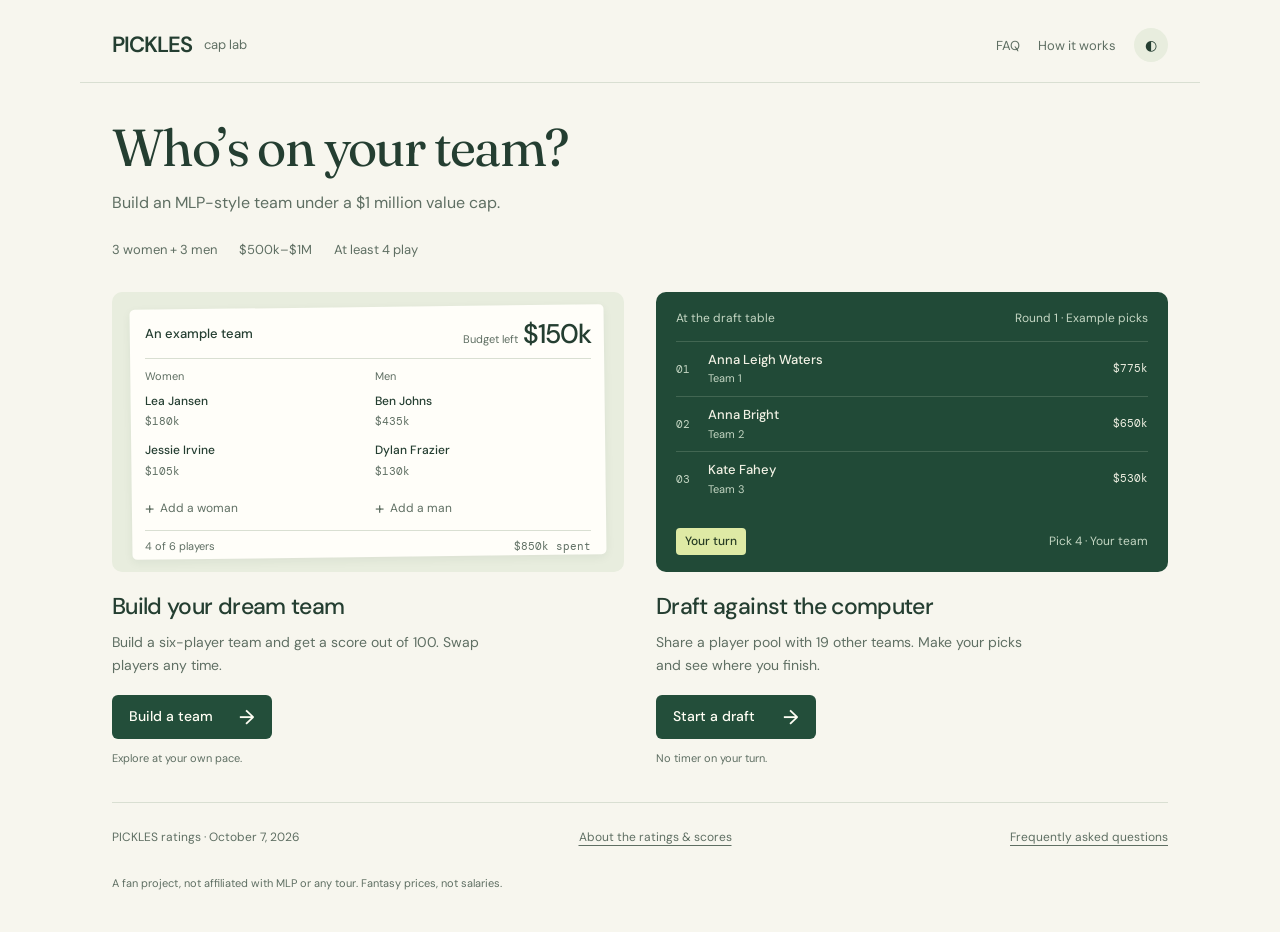
==== index.html @ 2279db75 "Publish PICKLES Cap Lab fantasy team builder and draft" ====
<!doctype html>
<html lang="en"><head><meta charset="utf-8"><meta name="viewport" content="width=device-width,initial-scale=1"><meta name="description" content="Build your dream pickleball team or draft against 19 computer teams. Three women, three men and a $1 million budget."><title>PICKLES · Pick your team</title><meta property="og:title" content="PICKLES Cap Lab · Pick your team"><meta property="og:description" content="Build your dream pickleball team or draft against 19 computer teams. Three women, three men and a $1 million budget."><meta property="og:image" content="https://chad-murphy-data.github.io/pickles-cap-lab/share-preview.png"><meta name="twitter:card" content="summary_large_image"><link rel="icon" href="data:image/svg+xml,%3Csvg xmlns='http://www.w3.org/2000/svg' viewBox='0 0 16 16'%3E%3Ccircle cx='8' cy='8' r='7' fill='%23d9f154'/%3E%3Ccircle cx='5.5' cy='6' r='1.3' fill='%2316321e'/%3E%3Ccircle cx='10.5' cy='6' r='1.3' fill='%2316321e'/%3E%3Ccircle cx='8' cy='10.5' r='1.3' fill='%2316321e'/%3E%3C/svg%3E"><link rel="stylesheet" href="club.css?v=club-20261019c"><link rel="stylesheet" href="home.css?v=alignment-20261019"><link rel="canonical" href="https://chad-murphy-data.github.io/pickles-cap-lab/"><meta property="og:url" content="https://chad-murphy-data.github.io/pickles-cap-lab/"></head>
<body class="home-page"><div id="pickleball-clubhouse" class="club-home">
 <header class="club-header">
  <a class="club-brand" href="index.html" aria-label="PICKLES Cap Lab home">PICKLES<span class="club-brand-sub">cap lab</span></a>
  <div class="club-header-right"><a class="club-quiet" href="faq.html">FAQ</a><a class="club-quiet" href="build.html#methods">How it works</a><button class="club-theme cursor-interaction" type="button" id="theme" aria-label="Toggle dark mode">◐</button></div>
 </header>
 <main class="club-main">
  <section id="club-landing">
   <div class="club-intro"><h1>Who’s on your team?</h1><p>Build an MLP-style team under a $1 million value cap.</p></div>
   <div class="club-rules" aria-label="Roster rules"><span>3 women + 3 men</span><span>$500k–$1M</span><span>At least 4 play</span></div>
   <nav class="home-quick-modes" aria-label="Choose how to play"><a href="build.html">Build a team →</a><a href="draft.html">Start a draft →</a></nav><div class="club-options">
    <section class="club-option" aria-labelledby="club-build-heading">
     <div class="club-preview club-builder-preview" id="club-build-preview" aria-label="Unfinished example team: Ben Johns, Lea Jansen, Jessie Irvine and Dylan Frazier; two open spots and 150 thousand dollars left">
      <div class="club-team-sheet">
       <div class="club-preview-heading"><span class="club-preview-title">An example team</span><span class="club-team-score">Budget left <strong>$150k</strong></span></div>
       <div class="club-roster-columns">
        <div><div class="club-gender-label">Women</div><div class="club-player"><span class="club-player-name">Lea Jansen</span><span class="club-money">$180k</span></div><div class="club-player"><span class="club-player-name">Jessie Irvine</span><span class="club-money">$105k</span></div><div class="club-player-open"><span class="club-plus" aria-hidden="true">+</span>Add a woman</div></div>
        <div><div class="club-gender-label">Men</div><div class="club-player"><span class="club-player-name">Ben Johns</span><span class="club-money">$435k</span></div><div class="club-player"><span class="club-player-name">Dylan Frazier</span><span class="club-money">$130k</span></div><div class="club-player-open"><span class="club-plus" aria-hidden="true">+</span>Add a man</div></div>
       </div>
       <div class="club-preview-foot"><span>4 of 6 players</span><span class="club-money">$850k spent</span></div>
      </div>
     </div>
     <div class="club-option-copy"><h2 id="club-build-heading">Build your dream team</h2><p>Build a six-player team and get a score out of 100. Swap players any time.</p><a class="club-action" href="build.html">Build a team<span class="club-arrow" aria-hidden="true">→</span></a><div class="club-small-note">Explore at your own pace.</div></div>
    </section>
    <section class="club-option" aria-labelledby="club-draft-heading">
     <div class="club-preview club-board-preview" id="club-draft-preview" aria-label="Example first round of a draft: Waters, Bright and Fahey selected, your team picks fourth">
      <div class="club-board-top"><span>At the draft table</span><span>Round 1 · Example picks</span></div>
      <div class="club-draft-pick"><span class="club-pick-number">01</span><span class="club-draft-name">Anna Leigh Waters<span class="club-draft-team">Team 1</span></span><span class="club-money">$775k</span></div>
      <div class="club-draft-pick"><span class="club-pick-number">02</span><span class="club-draft-name">Anna Bright<span class="club-draft-team">Team 2</span></span><span class="club-money">$650k</span></div>
      <div class="club-draft-pick"><span class="club-pick-number">03</span><span class="club-draft-name">Kate Fahey<span class="club-draft-team">Team 3</span></span><span class="club-money">$530k</span></div>
      <div class="club-next-pick"><span>Your turn</span><span>Pick 4 · Your team</span></div>
     </div>
     <div class="club-option-copy"><h2 id="club-draft-heading">Draft against the computer</h2><p>Share a player pool with 19 other teams. Make your picks and see where you finish.</p><a class="club-action" href="draft.html">Start a draft<span class="club-arrow" aria-hidden="true">→</span></a><div class="club-small-note">No timer on your turn.</div></div>
    </section>
   </div>
   <footer class="club-bottom"><span>PICKLES ratings · October 7, 2026</span><a class="club-quiet" href="build.html#methods">About the ratings &amp; scores</a><a class="club-quiet" href="faq.html">Frequently asked questions</a></footer><p class="club-home-foot">A fan project, not affiliated with MLP or any tour. Fantasy prices, not salaries.</p>
  </section>
 </main>
</div><noscript><p class="wrap">Choose either mode above. JavaScript is needed to build a team or play a draft.</p></noscript><script type="module" src="home.js?v=club-20261019"></script></body></html>
---- club.css ----
@import url('https://fonts.googleapis.com/css2?family=DM+Sans:wght@400;500;600;700&family=Fraunces:opsz,wght@9..144,400;9..144,500&family=DM+Mono:wght@400;500&display=swap');

/* Shared clubhouse palette and type. Layout/state rules stay in each game. */
:root,:root[data-theme=light]{
 --page:#f7f6ee;--surface:#fffef9;--ink:#243e31;--ink2:#5b6d5f;--muted:#647566;
 --baseline:#d6ddcf;--grid:#e3e7dc;--border:#d6ddcf;--s1:#28583f;--s2:#9c4c29;
 --good:#28583f;--bad:#ac3630;--warn:#8a610b;--wash:#edf0e6;--stripe:#f4f5ed;--band:#e5ecdc;
 --hl:#deeaa5;--hl-ink:#263c24;--button:#234e3a;--button-text:#fffef4;
 --board:#214a37;--board-text:#f2f2e5;--board-muted:#c4d6c3;--board-line:#668469;
 --shadow:0 3px 14px #213e3109;--body:'DM Sans',system-ui,sans-serif;--head:'Fraunces',Georgia,serif;--mono:'DM Mono',ui-monospace,monospace;
 --paper:var(--page);--sheet:var(--surface);--secondary:var(--ink2);--line:var(--baseline);--soft:var(--grid);--accent:var(--hl);--accent-ink:var(--hl-ink);--team:var(--surface);--team-ink:var(--ink);--team-muted:var(--ink2);color-scheme:light;
}
:root[data-theme=dark]{
 --page:#14201b;--surface:#213229;--ink:#edf0e5;--ink2:#b6c5b6;--muted:#abbcac;
 --baseline:#425548;--grid:#354b3d;--border:#425548;--s1:#c5d9b8;--s2:#e7a680;
 --good:#b3d5a6;--bad:#f08f86;--warn:#e5c377;--wash:#293e31;--stripe:#25382d;--band:#334b38;
 --hl:#b8cb82;--hl-ink:#203720;--button:#c5d9b8;--button-text:#183323;
 --board:#2b4937;--board-text:#f2f2e5;--board-muted:#c4d6c3;--board-line:#67856c;--shadow:0 3px 14px #00000016;color-scheme:dark;
}
html{background:var(--page);scroll-behavior:smooth;scroll-padding-top:20px}
body{font:400 15px/1.6 var(--body);background:var(--page);color:var(--ink)}
body,button,input,select,textarea{font-family:var(--body)}
.wrap{max-width:1200px;padding-inline:32px}
button,input,select{border:1px solid var(--baseline);border-radius:6px;font-size:14px;line-height:1.5;letter-spacing:0;text-transform:none;background:var(--surface);color:var(--ink)}
button{padding:9px 13px;font-weight:500;cursor:pointer}
button:hover{background:var(--wash);border-color:var(--s1);color:var(--ink)}
button:disabled{opacity:.48;cursor:not-allowed}
button:disabled:hover{background:var(--surface);color:var(--ink);border-color:var(--baseline)}
input,select{padding:10px 11px}input::placeholder{color:var(--muted);opacity:1}
a{color:var(--s1);text-underline-offset:4px}
a:hover{text-decoration-color:currentColor}
:focus-visible{outline:3px solid var(--s1);outline-offset:3px}
h1,.intro h1{font:400 clamp(36px,4.6vw,52px)/1.14 var(--head);letter-spacing:-1.25px;color:var(--ink)}
h1:before{content:none}
h2,.sectionhead h2,.market .sectionhead h2{font:500 23px/1.3 var(--body);letter-spacing:-.55px;text-transform:none;border:0;color:var(--ink)}
h3{font:500 16px/1.4 var(--body);letter-spacing:0;text-transform:none;color:var(--ink)}
.mono,.eyebrow{font:400 12px/1.5 var(--body);letter-spacing:0;text-transform:none}
.eyebrow{color:var(--ink2)}
.note{font:400 13px/1.6 var(--body);color:var(--ink2)}
header.site,.masthead{background:var(--page);border-bottom:1px solid var(--baseline)}
header.site .wrap,.masthead .wrap{display:flex;flex-wrap:wrap;align-items:center;gap:12px 24px;padding-block:18px}
header.site .brand,.wordmark b{font:600 22px/1.2 var(--body);letter-spacing:-.8px;padding:0;background:none;color:var(--ink)}
header.site .brand a,.wordmark{color:var(--ink);text-decoration:none}
header.site .wrap>.mono,.wordmark span{font:400 13px var(--body);letter-spacing:0;color:var(--ink2);text-transform:none}
.wordmark{gap:12px}
header.site nav,.masthead nav{display:flex;gap:18px;align-items:center;margin-left:auto}
header.site nav a,.masthead nav a{font:400 13px/1.5 var(--body);letter-spacing:0;text-transform:none;color:var(--ink2);text-decoration:none}
header.site nav a:hover,.masthead nav a:hover{color:var(--ink);text-decoration:underline}
header.site nav a.here{border:0;color:var(--ink);text-decoration:underline;text-decoration-color:var(--baseline)}
header.site #theme,.masthead #theme{margin-left:0;background:var(--wash);border:0;border-radius:30px;min-height:34px;min-width:36px;padding:6px 10px;font:400 12px var(--body)}
.masthead #tour-help{border:0;padding:6px 0;background:none;font-size:13px;color:var(--ink2)}
.sectionhead{padding-bottom:12px;margin-bottom:16px;border-bottom:1px solid var(--baseline);align-items:center}
.sectionhead h2{margin:0;padding:0}
.sectionhead .mono,#pool-count{font:400 12px var(--body);color:var(--ink2)}
.filters{gap:12px;margin-bottom:14px}
.market{min-width:0}
.filters label,.filters>label:not(.search){font:400 12px/1.5 var(--body);color:var(--ink2)}
.filters input{padding:11px 12px;font-size:15px}
.filters select{font:400 13px var(--body);padding:10px;color:var(--ink)}
.gender{gap:6px}
.gender button{font:400 13px var(--body);padding:8px 14px;background:transparent;border-color:var(--baseline)}
.gender button[aria-pressed=true],.room-nav button[aria-pressed=true]{background:var(--wash);border-color:var(--s1);color:var(--ink)}
table{border-collapse:collapse}
th{font:500 12px/1.5 var(--body);text-transform:none;letter-spacing:0;color:var(--ink2);border-bottom:1px solid var(--baseline)}
td{border-bottom:1px solid var(--grid)}
.players td{padding:13px 9px}
.players th{padding:10px 9px}
tr:nth-child(even) td{background:transparent}
.players tr:hover td{background:var(--wash)}
.playername,.players .player-link,.draft-player{font:500 15px/1.4 var(--body);color:var(--ink);text-decoration:none;letter-spacing:0;text-transform:none}
.playername:hover,.players .player-link:hover{background:none;color:var(--s1);text-decoration:underline}
.player-meta,.mobile-singles,.jersey-letter,.rank-number{font:400 11px/1.5 var(--body);color:var(--ink2)}
.player-meta{margin-top:5px}
.price,.num.price,.cost,td.num,.slot .cost,.breakdown strong{font:400 13px/1.5 var(--mono);letter-spacing:-.25px}
.add,.pick-button,#start,#reveal-final,#play-again,.primary-link,.actions #share,#tour-next{background:var(--button);color:var(--button-text);border-color:var(--button);font-weight:500}
.add:hover,.pick-button:hover,#start:hover,#reveal-final:hover,#play-again:hover,.primary-link:hover,.actions #share:hover,#tour-next:hover{background:var(--button);color:var(--button-text);filter:brightness(1.08);text-decoration:none}
.add{width:36px;height:36px;padding:0;border-radius:50%;font-size:21px;line-height:1}
.pick-button{font:500 12px var(--body);padding:9px 12px;border-radius:5px}
.textbutton,.team-link,.player-link{background:none;border:0;color:var(--s1)}
.textbutton{font-size:12px;font-weight:400;letter-spacing:0;text-transform:none}
.team{background:var(--surface);border:1px solid var(--baseline);border-radius:8px;padding:22px;box-shadow:var(--shadow)}
.team .sectionhead{border-bottom:1px solid var(--baseline);padding-bottom:12px}
.budget strong,#desk-remaining{font:500 32px/1.2 var(--body);letter-spacing:-1px}
.budget p,.budget>div>span,.committed,.budget .eyebrow{font:400 12px/1.5 var(--body);color:var(--ink2)}
.budgettrack{border:0;height:6px;background:var(--grid);border-radius:3px;margin-top:15px;overflow:visible}
.budgettrack span{border-radius:3px}
.budgettrack i{border-left-width:1px;border-color:var(--muted);top:-2px;bottom:-2px}
.teamstatus{font:400 12px/1.6 var(--body);background:var(--wash);border-left-width:2px;border-radius:0 4px 4px 0;margin:18px 0;padding:10px 12px}
.roster-heading{font:500 12px/1.5 var(--body);text-transform:none;letter-spacing:0;border-bottom:1px solid var(--baseline);padding-bottom:7px;margin:18px 0 4px}
.slot{min-height:47px;padding:9px 0;border-bottom:1px solid var(--grid);font-size:14px}
.slot:nth-child(even){background:transparent}
.slot.empty{border:0;border-bottom:1px solid var(--grid);margin:0;color:var(--muted);font-size:13px}
.slot .playername{font:500 14px/1.4 var(--body)}
.slot .cost{font-size:12px;color:var(--ink2)}
.remove{font-size:20px;padding:0 4px;border:0;min-height:30px;color:var(--ink2)}
.actions{gap:10px;margin-top:20px}
.actions button{font-size:12px;padding:10px}
.assessment{margin-top:22px;padding-top:22px;border-top:1px solid var(--baseline)}
.assessment h3{margin:25px 0 10px;font-size:15px}
.score{align-items:baseline;gap:12px}
.score strong{font:500 46px/1.1 var(--body);letter-spacing:-1.6px;background:none;color:var(--ink);padding:0}
.score span{font:400 12px/1.5 var(--body);color:var(--ink2)}
.strength-scale{height:6px;border:0;background:var(--grid);border-radius:4px;overflow:hidden;margin-top:16px}
.scale-labels{font:400 11px var(--body);margin-top:6px}
.score-explainer{padding:12px 0;border-color:var(--grid)}
.score-explainer summary{font:400 13px var(--body);color:var(--s1)}
.lineup{font:400 13px/1.6 var(--body);padding:9px 0;gap:12px}
.lineup span:first-child{font:400 12px/1.6 var(--body);text-transform:none;color:var(--ink2)}
.compare{padding:8px 0;font-size:13px}
.compare strong{font:400 12px var(--mono)}
.methods{margin-top:40px}
.methods>h2{margin-bottom:18px}
.methodgrid{gap:32px}
.methods p,.method-content{font:400 14px/1.8 var(--body)}
.methods h3{margin-top:0}
.methods details{padding:17px 0;border-top:1px solid var(--baseline)}
.methods summary,.draft-board>summary,.methods>summary{font:500 14px/1.5 var(--body);padding-block:16px;border-color:var(--baseline)}
.methods details p{max-width:850px}
footer.site{font:400 12px/1.7 var(--body);color:var(--ink2);margin-top:30px;border-top:1px solid var(--baseline);padding-block:22px}
dialog,#room-inspector,.draft-tour{background:var(--surface);color:var(--ink);border:1px solid var(--baseline);border-radius:10px;padding:26px;box-shadow:0 16px 60px #0002}
dialog::backdrop,#room-inspector::backdrop{background:#0e211773;backdrop-filter:blur(2px)}
dialog h2,#room-inspector h2,.draft-tour h2{font:400 30px/1.2 var(--head);letter-spacing:-.6px}
.breakdown{border-bottom:1px solid var(--grid);padding:12px 0}
.breakdown.total{border-top:1px solid var(--baseline);margin-top:14px}
/* The tutorial keeps the actual controls legible behind each pop-up. */
.draft-tour::backdrop{background:#0e211747;backdrop-filter:none}
.draft-tour{position:fixed;inset:auto;margin:0;width:min(390px,calc(100vw - 24px));max-height:calc(100dvh - 24px);overflow:auto;z-index:100}
.tour-top,.tour-actions{display:flex;justify-content:space-between;align-items:center;gap:12px}
.tour-top{margin-bottom:18px}.tour-actions{margin-top:20px}
#tour-progress{font:400 10px/1.5 var(--body);letter-spacing:.04em}
#tour-skip{border:0;background:none;color:var(--ink2);padding:4px;font:400 12px/1.5 var(--body);white-space:nowrap}
.tour-footnote{border-top:1px solid var(--baseline);padding-top:12px;margin:14px 0 0}
#tour-back:disabled{opacity:.35}
.builder-page #tour-help{background:none;border:0;padding:6px 0;font-size:13px;white-space:nowrap}

.tutorial-link{font:500 14px/1.5 var(--body);color:var(--s1);margin-top:6px}
.draft-tour h2{margin-bottom:16px}
#tour-copy{font:400 16px/1.65 var(--body)}
.tour-footnote{font:400 13px/1.65 var(--body)}
.tour-target{outline:2px solid var(--s1)!important;box-shadow:0 0 0 7px var(--wash)!important}

/* Free builder. */
.builder-page .intro{margin:0;padding:32px 0 26px;gap:36px;grid-template-columns:1.25fr 1fr}
.builder-page .intro h1{margin:0 0 14px;font-size:44px}
.builder-page .lede{font:400 16px/1.7 var(--body);color:var(--ink2);max-width:480px}
.rules{background:var(--wash);border:0;border-radius:8px;padding:17px 21px}
.rules>div{font:400 13px var(--body);border:0;padding:6px 0}
.rules span{font-size:12px;color:var(--ink2)}
.rules strong{font:500 14px var(--body)}
.rules p{font:400 12px/1.6 var(--body);margin-top:10px}
.examples{border-top:1px solid var(--baseline);border-bottom:1px solid var(--baseline);padding:16px 0;gap:12px 18px;margin-bottom:26px}
.examples label{font:400 13px var(--body);letter-spacing:0}
.examples a,.examples span{font:400 12px var(--body)}
.builder-page .builder{grid-template-columns:minmax(0,1.25fr) minmax(350px,.85fr);gap:32px}
.builder-page .team{top:16px}
.browse-link{display:none}

/* Draft room and final results. */
/* After a pick, keep the board ahead of the growing recent-picks feed. */
.board-view .draft-theater{display:flex;flex-direction:column}
.board-view .room-activity{order:1}
#draft-theater,#draft-market,#assessment{scroll-margin-top:16px}

.intro{margin-top:32px}
.lobby-copy{font:400 17px/1.7 var(--body);max-width:620px;margin:auto;color:var(--ink2)}
.lobby-examples{gap:0;margin:24px 0 18px}
.lobby-examples>div{font-size:13px;padding:10px 22px;border-color:var(--baseline)}
.lobby-examples b{font:400 19px var(--mono);letter-spacing:-.6px}
.lobby-note{font-size:13px}
.rules-strip{font:400 13px/1.5 var(--body);gap:12px 26px;padding:15px 0;border-color:var(--baseline)}
.draft-controls{gap:12px;padding:16px 0;border-color:var(--baseline)}
.draft-controls label,.draft-controls select,.draft-controls button{font:400 13px var(--body)}
.draft-controls label{color:var(--ink2)}
.draft-controls button{font-weight:500}
#draft-main:not(.active-draft) .draft-controls{padding:24px 0}
.draft-settings summary{font:400 13px var(--body);padding-block:14px}
.room-nav{padding-block:4px;gap:8px 12px}
.room-nav button{font:400 13px var(--body);padding:8px 13px;border-radius:6px}
#view-hint,.draft-guide{font-size:13px}
.draft-status{font:500 15px var(--body)}
.draft-status.yours:before{font-size:10px}
.active-draft .hq-floor{grid-template-columns:minmax(0,1fr) 310px;column-gap:30px;row-gap:26px}
.pick-reveal{background:var(--board);color:var(--board-text);border:0;border-radius:8px;padding:19px 22px;min-height:116px}
.pick-reveal>.eyebrow,.pick-reveal>span{color:var(--board-muted);font:400 12px/1.5 var(--body)}
.pick-reveal>strong{font:500 27px/1.25 var(--body);color:var(--board-text);letter-spacing:-.65px}
.reveal-price{font:400 19px var(--mono);color:var(--board-text)}
.pick-reveal.just-revealed{animation:club-pick .22s ease-out}
@keyframes club-pick{from{opacity:.85;transform:translateY(2px)}to{opacity:1;transform:translateY(0)}}
.room-activity{padding-top:20px}
.room-activity .sectionhead{border:0;padding:0;margin-bottom:8px}
.room-activity h2{font:500 16px var(--body)}
#until-your-pick{font:400 12px var(--body)}
.recent-picks{column-gap:24px}
.recent-picks li{padding:11px 0;gap:11px}
.recent-picks .player-link{font-size:13px}
.activity-pick,.activity-meta,.recent-picks .team-link{font:400 11px/1.5 var(--body)}
.activity-pick{font-family:var(--mono)}
.activity-meta{margin-top:3px}
.board-switch{padding-top:14px;margin-top:14px}
.board-switch button{font-size:12px}
.grid-scroll,.power-scroll{border:1px solid var(--baseline);border-radius:6px;scrollbar-color:var(--baseline) var(--surface)}
.draft-grid td{padding:11px 8px;border-color:var(--grid)}
.draft-grid td strong{font-size:12px;line-height:1.45}
.draft-grid td span{font:400 11px var(--mono);margin-top:6px}
.draft-grid .you,.draft-grid tr.you th{background:var(--wash)}
.draft-grid td.just-picked{background:var(--hl);color:var(--hl-ink);outline:0}
.your-power{font:400 13px var(--body);padding:12px;background:var(--wash);border-radius:5px;color:var(--ink);margin-bottom:12px}
.rank-anchor,.movement{font:400 11px var(--body)}
.rank-seal{background:var(--wash);border:0;border-radius:8px;align-items:center}
.seal-mark{font:400 38px var(--head)}
.market{border-top:1px solid var(--baseline);padding-top:22px}
.players thead,.players thead th{background:var(--page)}
.player-scroll{max-height:470px;margin-top:14px}
.unavailable-player{border-radius:6px;padding:14px}
.unavailable-player .player-link{font:500 14px var(--body)}
.roster-needs,.desk-coach{font:400 13px/1.6 var(--body);color:var(--ink2)}
.committed{font-size:12px}
.budget .committed strong,.budget .committed #spent{font:400 12px/1.5 var(--mono);letter-spacing:0}
.active-draft .draft-guide{display:none}
.room-activity:has(.recent-picks:empty){display:none}
.roster-toggle{font:400 13px var(--body);padding:10px 0;text-decoration:underline;text-underline-offset:4px;border:0;background:none}
.reveal-door{padding:60px 24px;border:1px solid var(--baseline);border-radius:8px;background:var(--surface);min-height:390px}
.reveal-door h2{font:400 44px/1.15 var(--head);letter-spacing:-1px;margin:18px 0}
.reveal-door p{color:var(--ink2)}
.finish-sheet{border:1px solid var(--baseline);border-radius:10px;background:var(--surface);box-shadow:var(--shadow);padding:28px;margin-bottom:32px}
.finish-top h2{font:400 40px/1.2 var(--head);letter-spacing:-1px;max-width:600px}
.finish-stat strong{font:500 34px var(--body);letter-spacing:-1px}
.finish-stat span,.finish-stat small{font:400 12px var(--body)}
.finish-stats{gap:24px}
.finish-columns{gap:32px;margin:28px 0}
.finish-columns h3{font:500 15px var(--body);margin-bottom:15px;color:var(--ink)}
.finish-roster li{font-size:14px;padding-block:12px}
.finish-actions{gap:10px}
.finish-actions>*{font-size:13px}
.primary-link{border:1px solid var(--button);border-radius:6px;padding:9px 13px}
.finish-note,#share-status{font-size:13px;line-height:1.7}
#results>p{font-size:14px;line-height:1.75;max-width:900px}
#standings .you{background:var(--wash)}
.board-team{border-radius:6px;padding:18px}
.board-team p,.board-team ol{font:400 13px/1.7 var(--body)}
.inspect-heading h2{max-width:450px}
.inspect-matchup,.taken-label{border-radius:5px;background:var(--wash)}
.inspect-roster li{font-size:14px}
.inspect-roster li b{font:400 12px var(--mono)}

@media(min-width:851px){
 #draft-main .filters{grid-template-columns:repeat(4,minmax(0,1fr));align-items:center}
 #draft-main .filters .search{grid-column:1/3}
 #draft-main .filters .gender{grid-column:3/5}
 #draft-main .filters>label:not(.search){grid-column:span 2}
 #draft-main .board-switch{padding-block:8px;margin-top:8px}
 #draft-main .room-activity{padding-top:16px}
}
@media(min-width:1100px){
 .recent-picks{grid-template-columns:repeat(4,minmax(0,1fr));gap:0 18px}
 .recent-picks li{flex-wrap:wrap;gap:4px 8px;align-content:start}
 .recent-picks li>div{flex:1;min-width:0}
 .recent-picks .team-link{margin-left:20px}
}

@media(max-width:1000px){
 .wrap{padding-inline:24px}.masthead .wrap,header.site .wrap{gap:12px 18px}
 .active-draft .hq-floor{grid-template-columns:minmax(0,1fr) 275px;gap:24px}
 .team{padding:18px}.builder-page .builder{gap:24px;grid-template-columns:minmax(0,1fr) 350px}
 .masthead .wordmark span{display:none}
 .masthead nav{gap:14px}
 .finish-top{display:block}.finish-stats{margin-top:20px}
}
@media(max-width:850px){
 .builder-page .builder{grid-template-columns:minmax(0,1fr)}
 .builder-page .intro{grid-template-columns:1fr;gap:22px;padding-top:27px}
 .builder-page .intro h1{font-size:38px}
 .builder-page .rules{display:grid;grid-template-columns:1fr 1fr 1fr;padding:14px;gap:12px}
 .builder-page .rules>div{display:block;padding:0}.builder-page .rules strong{display:block;margin-top:4px;font-size:13px}
 .builder-page .rules p{grid-column:1/-1;margin:0}
 .builder-page .team{position:static;padding:20px;grid-column:1;grid-row:1;min-width:0}
 .builder-page .market{grid-column:1;grid-row:2;min-width:0}
 .builder-page .slot.empty{min-height:35px;font-size:12px}
 .builder-page .slot{flex-wrap:nowrap;gap:6px}
 .builder-page .slot .playername{font-size:13px}.builder-page .slot .cost{font-size:11px}
 .browse-link{display:block;font-size:13px;margin:10px 0 16px}
 header.site nav{width:auto}
 .active-draft .hq-floor{grid-template-columns:1fr;gap:22px}
 .draft-theater{grid-column:1;grid-row:1}.team{grid-column:1;grid-row:2;position:static}.builder{grid-column:1;grid-row:3}
 .roster-toggle{display:block}
 #draft-main:not(.roster-expanded) #roster{display:none}
 #draft-main.roster-expanded #roster{display:grid;grid-template-columns:1fr 1fr;gap:18px}
 .team .budget{display:grid;grid-template-columns:1fr 1fr;gap:5px 16px}
 .team .budget .eyebrow{grid-column:1/-1}
 .team .budgettrack{grid-column:1/-1;margin-block:10px}
 .team .committed{align-items:baseline}
 .team #desk-remaining{font-size:29px;margin:0}
 .room-columns{grid-template-columns:1fr}
 .market .sectionhead h2{font-size:22px}
 .player-scroll{max-height:490px}
 .recent-picks{grid-template-columns:1fr 1fr}
}
@media(max-width:650px){
 .wrap{padding-inline:19px}body{font-size:14px}
 header.site .wrap,.masthead .wrap{padding-block:15px;gap:10px 14px}
 header.site .wrap>.mono,.wordmark span{display:none}
 header.site .brand,.wordmark b{font-size:21px}
 header.site nav,.masthead nav{order:3;flex-basis:100%;gap:18px;margin:0}
 header.site nav a,.masthead nav a{font-size:12px}
 header.site #theme,.masthead #theme{margin-left:auto}
 .masthead #tour-help{margin-left:auto;font-size:12px}.masthead #theme{margin-left:0}
 .intro h1{font-size:38px}.lobby-copy{font-size:16px}
 .lobby-examples>div{padding-inline:10px;font-size:12px}.lobby-examples b{font-size:17px}
 .rules-strip{font-size:12px;gap:12px}
 .draft-controls label,.draft-controls button,.draft-controls select{font-size:12px}
 .draft-settings summary{font-size:13px}
 .room-nav button{font-size:12px}.draft-status{font-size:14px}
 #view-hint,.draft-guide{font-size:12px}
 .pick-reveal{padding:17px 18px;min-height:112px}
 .pick-reveal>strong{font-size:24px}.reveal-price{font-size:17px}
 .recent-picks{grid-template-columns:1fr}
 .recent-picks .player-link{font-size:14px}
 .activity-meta,.recent-picks .team-link{font-size:12px}
 .filters input{font-size:16px}
 .players td,.players th{padding:12px 6px}
 .players .player-link,.playername{font-size:14px}
 .players .price,.num.price{font-size:12px}
 .mobile-singles{font-size:11px}
 .pick-button{font-size:12px;padding:9px}
 .gender button{font-size:13px;min-height:38px}
 .builder-page .intro h1{font-size:36px}
 .builder-page .lede{font-size:15px}
 .builder-page .team{padding:17px}
 .builder-page .sectionhead h2{font-size:22px}
 .builder-page #roster{gap:14px}
 .builder-page .slot{flex-wrap:wrap;min-height:47px}
 .builder-page .slot>div{flex-basis:calc(100% - 25px)}
 .builder-page .slot .cost{margin-left:0}
 .builder-page .remove{margin-left:auto}
 .examples{gap:10px 14px}.examples select{max-width:100%}.examples a{display:none}
 .score strong{font-size:42px}
 .actions button{font-size:12px}
 .methodgrid{grid-template-columns:1fr;gap:24px}
 .finish-sheet{padding:21px}.finish-top h2{font-size:34px}
 .finish-columns{grid-template-columns:1fr;gap:25px}
 .finish-roster li{font-size:14px}
 .finish-actions>*{font-size:12px}
 .reveal-door{padding:38px 20px;min-height:300px}
 .reveal-door h2{font-size:36px}
 #room-inspector,dialog,.draft-tour{padding:21px}
 #tour-copy{font-size:15px}
}
@media(prefers-reduced-motion:reduce){html{scroll-behavior:auto}.pick-reveal.just-revealed{animation:none}}
@media print{.finish-sheet,.team{box-shadow:none;border:0;padding:0}.browse-link{display:none}}

#share-feedback{overflow-wrap:anywhere}
---- home.css ----
@import url('https://fonts.googleapis.com/css2?family=DM+Sans:wght@400;500;600&family=Fraunces:opsz,wght@9..144,400;9..144,500&family=DM+Mono:wght@400;500&display=swap');
#pickleball-clubhouse{--club-page:light-dark(#f7f6ee,#14201b);--club-paper:light-dark(#fffef9,#213229);--club-ink:light-dark(#243e31,#edf0e5);--club-secondary:light-dark(#5f6f63,#b3c2b4);--club-line:light-dark(#d9dfd2,#3c5143);--club-wash:light-dark(#e8edde,#293e31);--club-board:light-dark(#214a37,#304f3d);--club-board-text:#f2f2e5;--club-board-muted:#c4d6c3;--club-button:light-dark(#234e3a,#c5d9b8);--club-button-text:light-dark(#fffef4,#183323);--club-lime:light-dark(#deeaa5,#b8cb82);--club-lime-text:#263c24;--club-space:32px;--club-title:'Fraunces',Georgia,serif;box-sizing:border-box;background:var(--club-page);color:var(--club-ink);font:400 15px/1.55 'DM Sans',sans-serif;max-width:1120px;margin:auto;position:relative;text-align:left}
#pickleball-clubhouse *{box-sizing:border-box}
#pickleball-clubhouse button{font-family:inherit;font-size:14px;line-height:1.4;font-weight:500;color:inherit}
#pickleball-clubhouse button:focus-visible{outline:3px solid var(--club-secondary);outline-offset:4px}
#pickleball-clubhouse [hidden]{display:none!important}
#pickleball-clubhouse .club-header{padding:20px var(--club-space);display:flex;align-items:center;gap:12px;border-bottom:1px solid var(--club-line)}
#pickleball-clubhouse .club-brand{font-size:22px;font-weight:600;letter-spacing:-1px;display:flex;align-items:center;gap:9px;border:0;background:transparent;padding:0}
#pickleball-clubhouse .club-brand i{width:22px;height:22px}
#pickleball-clubhouse .club-brand-sub{font-size:13px;color:var(--club-secondary);margin-left:3px;letter-spacing:0;font-weight:400}
#pickleball-clubhouse .club-header-right{margin-left:auto;display:flex;align-items:center;gap:18px}
#pickleball-clubhouse .club-quiet{background:transparent;border:0;padding:6px 0;color:var(--club-secondary);font-weight:400}
#pickleball-clubhouse .club-theme{display:grid;place-items:center;background:var(--club-wash);border:0;border-radius:50%;height:34px;width:34px;padding:8px}
#pickleball-clubhouse .club-theme i{width:17px;height:17px}
#pickleball-clubhouse .club-main{padding:calc(var(--club-space)*1.08) var(--club-space) var(--club-space)}
#pickleball-clubhouse .club-intro{margin:0 0 23px;max-width:720px}
#pickleball-clubhouse h1{font:400 clamp(34px,5.5vw,52px)/1.13 var(--club-title);letter-spacing:-1.6px;margin:0 0 14px;color:var(--club-ink)}
#pickleball-clubhouse .club-intro p{font-size:16px;line-height:1.65;color:var(--club-secondary);margin:0;max-width:600px}
#pickleball-clubhouse .club-rules{display:flex;flex-wrap:wrap;align-items:center;gap:8px 22px;margin-bottom:var(--club-space);font-size:13px;color:var(--club-secondary)}
#pickleball-clubhouse .club-rules span{display:inline-flex;align-items:center;gap:7px}
#pickleball-clubhouse .club-rules i{width:15px;height:15px;color:var(--club-ink)}
#pickleball-clubhouse .club-options{display:grid;grid-template-columns:repeat(2,minmax(0,1fr));column-gap:var(--club-space);row-gap:0}
#pickleball-clubhouse .club-option{min-width:0;display:grid;grid-template-rows:subgrid;grid-row:span 5}
#pickleball-clubhouse .club-preview{height:280px;border-radius:10px;display:flex;flex-direction:column;overflow:hidden}
#pickleball-clubhouse .club-builder-preview{background:var(--club-wash);padding:15px 19px}
#pickleball-clubhouse .club-team-sheet{position:relative;isolation:isolate;border-radius:5px;padding:13px 14px;height:100%;display:flex;flex-direction:column}
/* Tilt the paper, while its text and row dividers stay level. */
#pickleball-clubhouse .club-team-sheet::before{content:"";position:absolute;inset:0;z-index:-1;border-radius:inherit;background:var(--club-paper);box-shadow:0 3px 10px light-dark(#213e3110,#00000020);transform:rotate(-.7deg);pointer-events:none}
#pickleball-clubhouse .club-preview-heading{display:flex;align-items:center;justify-content:space-between;gap:8px;padding-bottom:10px;border-bottom:1px solid var(--club-line)}
#pickleball-clubhouse .club-preview-title{font-size:13px;font-weight:500}
#pickleball-clubhouse .club-team-score{font-size:11px;display:flex;align-items:baseline;gap:5px;color:var(--club-secondary)}
#pickleball-clubhouse .club-team-score strong{font:500 27px/1 'DM Sans',sans-serif;letter-spacing:-1px;color:var(--club-ink)}
#pickleball-clubhouse .club-roster-columns{display:grid;grid-template-columns:1fr 1fr;gap:14px;flex:1;margin-top:9px}
#pickleball-clubhouse .club-gender-label{font-size:11px;color:var(--club-secondary);margin-bottom:3px}
#pickleball-clubhouse .club-player{padding:5px 0;min-height:43px}
#pickleball-clubhouse .club-player-name{font-size:12px;line-height:1.35;display:block;font-weight:500}
#pickleball-clubhouse .club-player-open{color:var(--club-secondary);font-size:12px;min-height:43px;padding:5px 0;display:flex;align-items:center;gap:6px}
#pickleball-clubhouse .club-player-open i{width:13px;height:13px}
#pickleball-clubhouse .club-money{font-family:'DM Mono',monospace;font-size:11px;color:var(--club-secondary);font-weight:400;white-space:nowrap}
#pickleball-clubhouse .club-preview-foot{font-size:11px;color:var(--club-secondary);display:flex;justify-content:space-between;gap:10px;padding-top:7px;border-top:1px solid var(--club-line);margin-top:auto}
#pickleball-clubhouse .club-board-preview{background:var(--club-board);padding:17px 20px;color:var(--club-board-text)}
#pickleball-clubhouse .club-board-top{display:flex;justify-content:space-between;gap:8px;font-size:12px;margin-bottom:13px;color:var(--club-board-muted)}
#pickleball-clubhouse .club-draft-pick{display:grid;grid-template-columns:23px 1fr auto;align-items:center;gap:9px;padding:10px 0;border-top:1px solid #dce8d12d}
#pickleball-clubhouse .club-pick-number{font:400 11px 'DM Mono',monospace;color:var(--club-board-muted)}
#pickleball-clubhouse .club-draft-name{font-size:13px;font-weight:500;line-height:1.3}
#pickleball-clubhouse .club-draft-team{display:block;font-size:11px;font-weight:400;color:var(--club-board-muted);margin-top:3px}
#pickleball-clubhouse .club-draft-pick .club-money{color:var(--club-board-text)}
#pickleball-clubhouse .club-next-pick{margin-top:auto;font-size:12px;display:flex;align-items:center;justify-content:space-between;gap:8px;padding-top:11px;color:var(--club-board-muted)}
#pickleball-clubhouse .club-next-pick span:first-child{background:var(--club-lime);color:var(--club-lime-text);padding:4px 9px;border-radius:4px;font-weight:500}
#pickleball-clubhouse .club-option-copy{display:contents}
#pickleball-clubhouse .club-option-copy h2{margin-top:20px}
#pickleball-clubhouse h2{font:500 23px/1.25 'DM Sans',sans-serif;letter-spacing:-.65px;margin:0 0 10px;color:var(--club-ink)}
#pickleball-clubhouse .club-option-copy p{color:var(--club-secondary);font-size:14px;line-height:1.65;margin:0 0 18px;max-width:390px;min-height:46px}
#pickleball-clubhouse .club-action{display:inline-flex;align-items:center;justify-content:space-between;gap:16px;background:var(--club-button);color:var(--club-button-text);padding:12px 17px;border:0;border-radius:6px;min-height:44px;width:160px;justify-self:start;white-space:nowrap}
#pickleball-clubhouse .club-action i{height:16px;width:16px}
#pickleball-clubhouse .club-action:hover{filter:brightness(1.08)}
#pickleball-clubhouse .club-small-note{font-size:11px;color:var(--club-secondary);margin-top:11px}
#pickleball-clubhouse .club-bottom{margin-top:calc(var(--club-space)*1.1);padding-top:20px;border-top:1px solid var(--club-line);display:flex;flex-wrap:wrap;align-items:center;gap:12px;color:var(--club-secondary);font-size:12px}
#pickleball-clubhouse .club-bottom button{margin-left:auto;font-size:12px;text-decoration:underline;text-underline-offset:4px}
#pickleball-clubhouse .club-methods{padding:24px 0 0;max-width:760px;font-size:14px;color:var(--club-secondary)}
#pickleball-clubhouse .club-methods p{margin:10px 0}
#pickleball-clubhouse .club-methods h2{font-size:20px}
#pickleball-clubhouse .club-detail{padding-top:5px}
#pickleball-clubhouse .club-back{margin-bottom:26px;display:flex;align-items:center;gap:7px}
#pickleball-clubhouse .club-back i{height:16px;width:16px}
#pickleball-clubhouse .club-detail-intro{margin-bottom:25px}
#pickleball-clubhouse .club-detail-intro p{color:var(--club-secondary);font-size:15px;max-width:600px}
#pickleball-clubhouse .club-detail .club-preview{max-width:580px;height:auto;min-height:290px;margin-bottom:24px}
#pickleball-clubhouse .club-detail .club-team-sheet{min-height:260px}#pickleball-clubhouse .club-detail .club-team-sheet::before{transform:none}
#pickleball-clubhouse .club-detail .club-player{padding:10px 0}
#pickleball-clubhouse .club-detail .club-player-name{font-size:15px}
#pickleball-clubhouse .club-detail .club-money{font-size:12px}
#pickleball-clubhouse .club-detail .club-draft-pick{padding:16px 0}
#pickleball-clubhouse .club-detail .club-draft-name{font-size:16px}
#pickleball-clubhouse .club-detail .club-next-pick{margin-top:16px}
#pickleball-clubhouse .club-detail-note{font-size:12px;color:var(--club-secondary)}
@media(max-width:650px){#pickleball-clubhouse .club-header{padding:16px min(var(--club-space),23px)}#pickleball-clubhouse .club-main{padding-inline:min(var(--club-space),23px)}#pickleball-clubhouse .club-brand-sub{display:none}#pickleball-clubhouse .club-header-right{gap:14px}#pickleball-clubhouse .club-header-right .club-quiet{font-size:12px}#pickleball-clubhouse h1{font-size:37px;letter-spacing:-1px}#pickleball-clubhouse .club-options{grid-template-columns:1fr;gap:34px}#pickleball-clubhouse .club-preview{height:auto;min-height:280px}#pickleball-clubhouse .club-intro p{font-size:15px}#pickleball-clubhouse .club-rules{font-size:12px;gap:7px 15px}#pickleball-clubhouse .club-player-name{font-size:12px}#pickleball-clubhouse .club-builder-preview{padding:14px}#pickleball-clubhouse .club-board-preview{padding:18px}#pickleball-clubhouse .club-option{display:block;grid-row:auto}#pickleball-clubhouse .club-option-copy{display:block;padding-top:17px}#pickleball-clubhouse .club-option-copy h2{margin-top:0}#pickleball-clubhouse .club-option-copy p{min-height:0}#pickleball-clubhouse .club-bottom{align-items:flex-start}#pickleball-clubhouse .club-bottom button{margin-left:0}}
@media(prefers-reduced-motion:reduce){#pickleball-clubhouse *{scroll-behavior:auto!important}}
#pickleball-clubhouse .club-brand{text-decoration:none;color:var(--club-ink)}
#pickleball-clubhouse .club-quiet{font:400 13px var(--body);text-decoration:none;color:var(--club-secondary)}
#pickleball-clubhouse .club-quiet:hover{text-decoration:underline}
#pickleball-clubhouse .club-action{text-decoration:none;font:500 14px/1.4 var(--body)}
#pickleball-clubhouse .club-arrow{font-size:20px;line-height:1}
#pickleball-clubhouse .club-player-open .club-plus{font-size:17px;line-height:1}
#pickleball-clubhouse .club-bottom .club-quiet{margin-left:auto;font-size:12px;text-decoration:underline}
#pickleball-clubhouse .club-header{padding-right:32px}
#pickleball-clubhouse .club-home-foot{margin:24px 0 0;font-size:11px;color:var(--club-secondary)}
@media(max-width:650px){#pickleball-clubhouse .club-header{padding-right:23px}#pickleball-clubhouse .club-bottom .club-quiet{margin-left:0}#pickleball-clubhouse .club-team-sheet{height:auto;min-height:250px}#pickleball-clubhouse .club-action{min-height:44px}}

#pickleball-clubhouse .home-quick-modes{display:none}
@media(max-width:650px){#pickleball-clubhouse .home-quick-modes{display:flex;flex-wrap:wrap;gap:12px 20px;padding-bottom:22px;font-size:13px}#pickleball-clubhouse .home-quick-modes a{color:var(--club-ink);text-underline-offset:4px}#pickleball-clubhouse .club-rules{margin-bottom:16px}}
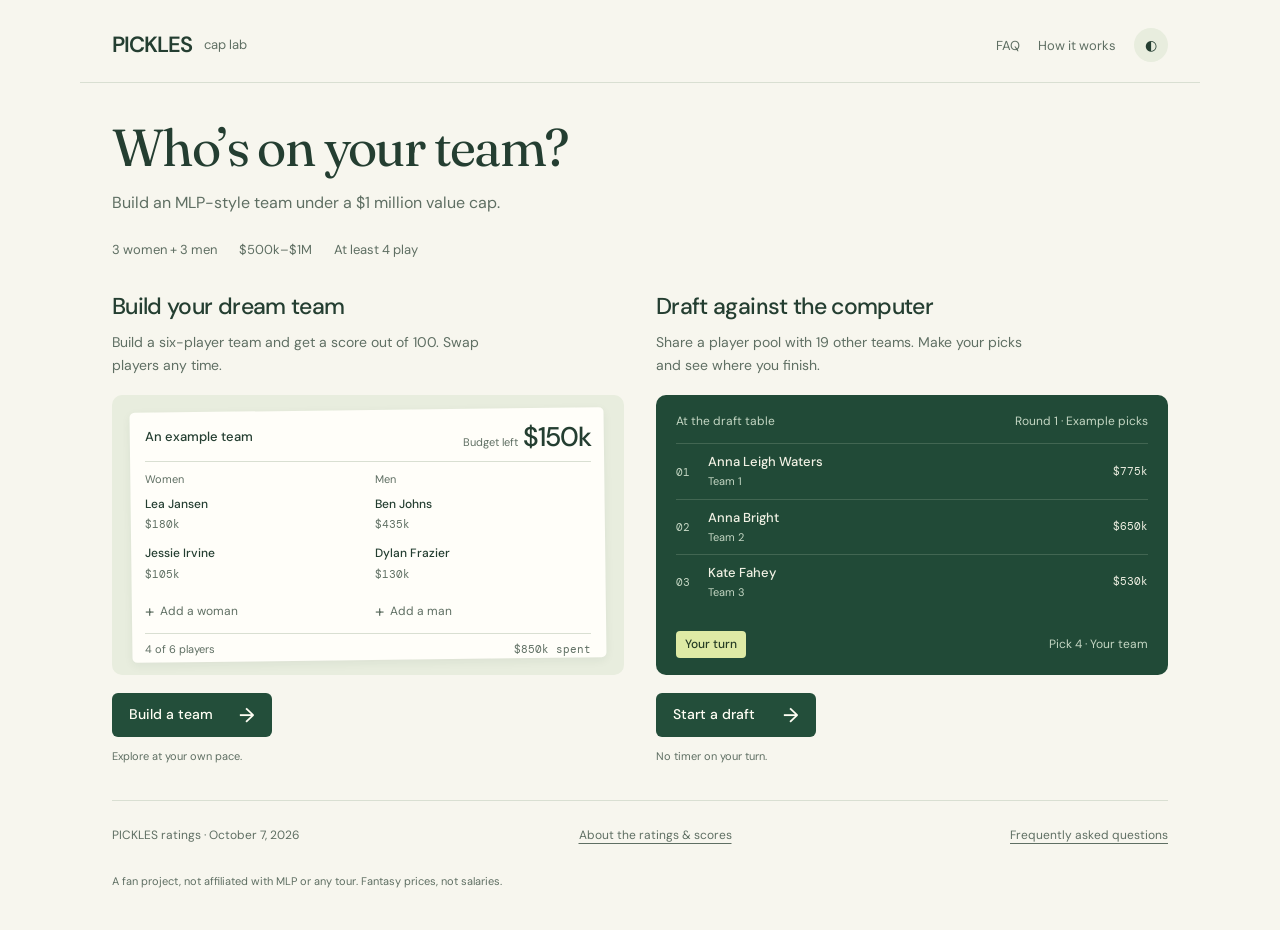
==== commit 3b8ca078: "Explain each game mode above its preview" ====
--- a/index.html
+++ b/index.html
@@ -1,5 +1,5 @@
 <!doctype html>
-<html lang="en"><head><meta charset="utf-8"><meta name="viewport" content="width=device-width,initial-scale=1"><meta name="description" content="Build your dream pickleball team or draft against 19 computer teams. Three women, three men and a $1 million budget."><title>PICKLES · Pick your team</title><meta property="og:title" content="PICKLES Cap Lab · Pick your team"><meta property="og:description" content="Build your dream pickleball team or draft against 19 computer teams. Three women, three men and a $1 million budget."><meta property="og:image" content="https://chad-murphy-data.github.io/pickles-cap-lab/share-preview.png"><meta name="twitter:card" content="summary_large_image"><link rel="icon" href="data:image/svg+xml,%3Csvg xmlns='http://www.w3.org/2000/svg' viewBox='0 0 16 16'%3E%3Ccircle cx='8' cy='8' r='7' fill='%23d9f154'/%3E%3Ccircle cx='5.5' cy='6' r='1.3' fill='%2316321e'/%3E%3Ccircle cx='10.5' cy='6' r='1.3' fill='%2316321e'/%3E%3Ccircle cx='8' cy='10.5' r='1.3' fill='%2316321e'/%3E%3C/svg%3E"><link rel="stylesheet" href="club.css?v=club-20261019c"><link rel="stylesheet" href="home.css?v=alignment-20261019"><link rel="canonical" href="https://chad-murphy-data.github.io/pickles-cap-lab/"><meta property="og:url" content="https://chad-murphy-data.github.io/pickles-cap-lab/"></head>
+<html lang="en"><head><meta charset="utf-8"><meta name="viewport" content="width=device-width,initial-scale=1"><meta name="description" content="Build your dream pickleball team or draft against 19 computer teams. Three women, three men and a $1 million budget."><title>PICKLES · Pick your team</title><meta property="og:title" content="PICKLES Cap Lab · Pick your team"><meta property="og:description" content="Build your dream pickleball team or draft against 19 computer teams. Three women, three men and a $1 million budget."><meta property="og:image" content="https://chad-murphy-data.github.io/pickles-cap-lab/share-preview.png"><meta name="twitter:card" content="summary_large_image"><link rel="icon" href="data:image/svg+xml,%3Csvg xmlns='http://www.w3.org/2000/svg' viewBox='0 0 16 16'%3E%3Ccircle cx='8' cy='8' r='7' fill='%23d9f154'/%3E%3Ccircle cx='5.5' cy='6' r='1.3' fill='%2316321e'/%3E%3Ccircle cx='10.5' cy='6' r='1.3' fill='%2316321e'/%3E%3Ccircle cx='8' cy='10.5' r='1.3' fill='%2316321e'/%3E%3C/svg%3E"><link rel="stylesheet" href="club.css?v=club-20261019c"><link rel="stylesheet" href="home.css?v=mode-order-20261019"><link rel="canonical" href="https://chad-murphy-data.github.io/pickles-cap-lab/"><meta property="og:url" content="https://chad-murphy-data.github.io/pickles-cap-lab/"></head>
 <body class="home-page"><div id="pickleball-clubhouse" class="club-home">
  <header class="club-header">
   <a class="club-brand" href="index.html" aria-label="PICKLES Cap Lab home">PICKLES<span class="club-brand-sub">cap lab</span></a>
@@ -11,6 +11,7 @@
    <div class="club-rules" aria-label="Roster rules"><span>3 women + 3 men</span><span>$500k–$1M</span><span>At least 4 play</span></div>
    <nav class="home-quick-modes" aria-label="Choose how to play"><a href="build.html">Build a team →</a><a href="draft.html">Start a draft →</a></nav><div class="club-options">
     <section class="club-option" aria-labelledby="club-build-heading">
+     <div class="club-option-copy"><h2 id="club-build-heading">Build your dream team</h2><p>Build a six-player team and get a score out of 100. Swap players any time.</p></div>
      <div class="club-preview club-builder-preview" id="club-build-preview" aria-label="Unfinished example team: Ben Johns, Lea Jansen, Jessie Irvine and Dylan Frazier; two open spots and 150 thousand dollars left">
       <div class="club-team-sheet">
        <div class="club-preview-heading"><span class="club-preview-title">An example team</span><span class="club-team-score">Budget left <strong>$150k</strong></span></div>
@@ -21,9 +22,10 @@
        <div class="club-preview-foot"><span>4 of 6 players</span><span class="club-money">$850k spent</span></div>
       </div>
      </div>
-     <div class="club-option-copy"><h2 id="club-build-heading">Build your dream team</h2><p>Build a six-player team and get a score out of 100. Swap players any time.</p><a class="club-action" href="build.html">Build a team<span class="club-arrow" aria-hidden="true">→</span></a><div class="club-small-note">Explore at your own pace.</div></div>
+     <a class="club-action" href="build.html">Build a team<span class="club-arrow" aria-hidden="true">→</span></a><div class="club-small-note">Explore at your own pace.</div>
     </section>
     <section class="club-option" aria-labelledby="club-draft-heading">
+     <div class="club-option-copy"><h2 id="club-draft-heading">Draft against the computer</h2><p>Share a player pool with 19 other teams. Make your picks and see where you finish.</p></div>
      <div class="club-preview club-board-preview" id="club-draft-preview" aria-label="Example first round of a draft: Waters, Bright and Fahey selected, your team picks fourth">
       <div class="club-board-top"><span>At the draft table</span><span>Round 1 · Example picks</span></div>
       <div class="club-draft-pick"><span class="club-pick-number">01</span><span class="club-draft-name">Anna Leigh Waters<span class="club-draft-team">Team 1</span></span><span class="club-money">$775k</span></div>
@@ -31,7 +33,7 @@
       <div class="club-draft-pick"><span class="club-pick-number">03</span><span class="club-draft-name">Kate Fahey<span class="club-draft-team">Team 3</span></span><span class="club-money">$530k</span></div>
       <div class="club-next-pick"><span>Your turn</span><span>Pick 4 · Your team</span></div>
      </div>
-     <div class="club-option-copy"><h2 id="club-draft-heading">Draft against the computer</h2><p>Share a player pool with 19 other teams. Make your picks and see where you finish.</p><a class="club-action" href="draft.html">Start a draft<span class="club-arrow" aria-hidden="true">→</span></a><div class="club-small-note">No timer on your turn.</div></div>
+     <a class="club-action" href="draft.html">Start a draft<span class="club-arrow" aria-hidden="true">→</span></a><div class="club-small-note">No timer on your turn.</div>
     </section>
    </div>
    <footer class="club-bottom"><span>PICKLES ratings · October 7, 2026</span><a class="club-quiet" href="build.html#methods">About the ratings &amp; scores</a><a class="club-quiet" href="faq.html">Frequently asked questions</a></footer><p class="club-home-foot">A fan project, not affiliated with MLP or any tour. Fantasy prices, not salaries.</p>
--- a/home.css
+++ b/home.css
@@ -21,7 +21,7 @@
 #pickleball-clubhouse .club-rules i{width:15px;height:15px;color:var(--club-ink)}
 #pickleball-clubhouse .club-options{display:grid;grid-template-columns:repeat(2,minmax(0,1fr));column-gap:var(--club-space);row-gap:0}
 #pickleball-clubhouse .club-option{min-width:0;display:grid;grid-template-rows:subgrid;grid-row:span 5}
-#pickleball-clubhouse .club-preview{height:280px;border-radius:10px;display:flex;flex-direction:column;overflow:hidden}
+#pickleball-clubhouse .club-preview{height:280px;margin-bottom:18px;border-radius:10px;display:flex;flex-direction:column;overflow:hidden}
 #pickleball-clubhouse .club-builder-preview{background:var(--club-wash);padding:15px 19px}
 #pickleball-clubhouse .club-team-sheet{position:relative;isolation:isolate;border-radius:5px;padding:13px 14px;height:100%;display:flex;flex-direction:column}
 /* Tilt the paper, while its text and row dividers stay level. */
@@ -48,7 +48,7 @@
 #pickleball-clubhouse .club-next-pick{margin-top:auto;font-size:12px;display:flex;align-items:center;justify-content:space-between;gap:8px;padding-top:11px;color:var(--club-board-muted)}
 #pickleball-clubhouse .club-next-pick span:first-child{background:var(--club-lime);color:var(--club-lime-text);padding:4px 9px;border-radius:4px;font-weight:500}
 #pickleball-clubhouse .club-option-copy{display:contents}
-#pickleball-clubhouse .club-option-copy h2{margin-top:20px}
+#pickleball-clubhouse .club-option-copy h2{margin-top:0}
 #pickleball-clubhouse h2{font:500 23px/1.25 'DM Sans',sans-serif;letter-spacing:-.65px;margin:0 0 10px;color:var(--club-ink)}
 #pickleball-clubhouse .club-option-copy p{color:var(--club-secondary);font-size:14px;line-height:1.65;margin:0 0 18px;max-width:390px;min-height:46px}
 #pickleball-clubhouse .club-action{display:inline-flex;align-items:center;justify-content:space-between;gap:16px;background:var(--club-button);color:var(--club-button-text);padding:12px 17px;border:0;border-radius:6px;min-height:44px;width:160px;justify-self:start;white-space:nowrap}
@@ -74,7 +74,7 @@
 #pickleball-clubhouse .club-detail .club-draft-name{font-size:16px}
 #pickleball-clubhouse .club-detail .club-next-pick{margin-top:16px}
 #pickleball-clubhouse .club-detail-note{font-size:12px;color:var(--club-secondary)}
-@media(max-width:650px){#pickleball-clubhouse .club-header{padding:16px min(var(--club-space),23px)}#pickleball-clubhouse .club-main{padding-inline:min(var(--club-space),23px)}#pickleball-clubhouse .club-brand-sub{display:none}#pickleball-clubhouse .club-header-right{gap:14px}#pickleball-clubhouse .club-header-right .club-quiet{font-size:12px}#pickleball-clubhouse h1{font-size:37px;letter-spacing:-1px}#pickleball-clubhouse .club-options{grid-template-columns:1fr;gap:34px}#pickleball-clubhouse .club-preview{height:auto;min-height:280px}#pickleball-clubhouse .club-intro p{font-size:15px}#pickleball-clubhouse .club-rules{font-size:12px;gap:7px 15px}#pickleball-clubhouse .club-player-name{font-size:12px}#pickleball-clubhouse .club-builder-preview{padding:14px}#pickleball-clubhouse .club-board-preview{padding:18px}#pickleball-clubhouse .club-option{display:block;grid-row:auto}#pickleball-clubhouse .club-option-copy{display:block;padding-top:17px}#pickleball-clubhouse .club-option-copy h2{margin-top:0}#pickleball-clubhouse .club-option-copy p{min-height:0}#pickleball-clubhouse .club-bottom{align-items:flex-start}#pickleball-clubhouse .club-bottom button{margin-left:0}}
+@media(max-width:650px){#pickleball-clubhouse .club-header{padding:16px min(var(--club-space),23px)}#pickleball-clubhouse .club-main{padding-inline:min(var(--club-space),23px)}#pickleball-clubhouse .club-brand-sub{display:none}#pickleball-clubhouse .club-header-right{gap:14px}#pickleball-clubhouse .club-header-right .club-quiet{font-size:12px}#pickleball-clubhouse h1{font-size:37px;letter-spacing:-1px}#pickleball-clubhouse .club-options{grid-template-columns:1fr;gap:34px}#pickleball-clubhouse .club-preview{height:auto;min-height:280px}#pickleball-clubhouse .club-intro p{font-size:15px}#pickleball-clubhouse .club-rules{font-size:12px;gap:7px 15px}#pickleball-clubhouse .club-player-name{font-size:12px}#pickleball-clubhouse .club-builder-preview{padding:14px}#pickleball-clubhouse .club-board-preview{padding:18px}#pickleball-clubhouse .club-option{display:block;grid-row:auto}#pickleball-clubhouse .club-option-copy{display:block;padding-top:0}#pickleball-clubhouse .club-option-copy h2{margin-top:0}#pickleball-clubhouse .club-option-copy p{min-height:0}#pickleball-clubhouse .club-bottom{align-items:flex-start}#pickleball-clubhouse .club-bottom button{margin-left:0}}
 @media(prefers-reduced-motion:reduce){#pickleball-clubhouse *{scroll-behavior:auto!important}}
 #pickleball-clubhouse .club-brand{text-decoration:none;color:var(--club-ink)}
 #pickleball-clubhouse .club-quiet{font:400 13px var(--body);text-decoration:none;color:var(--club-secondary)}
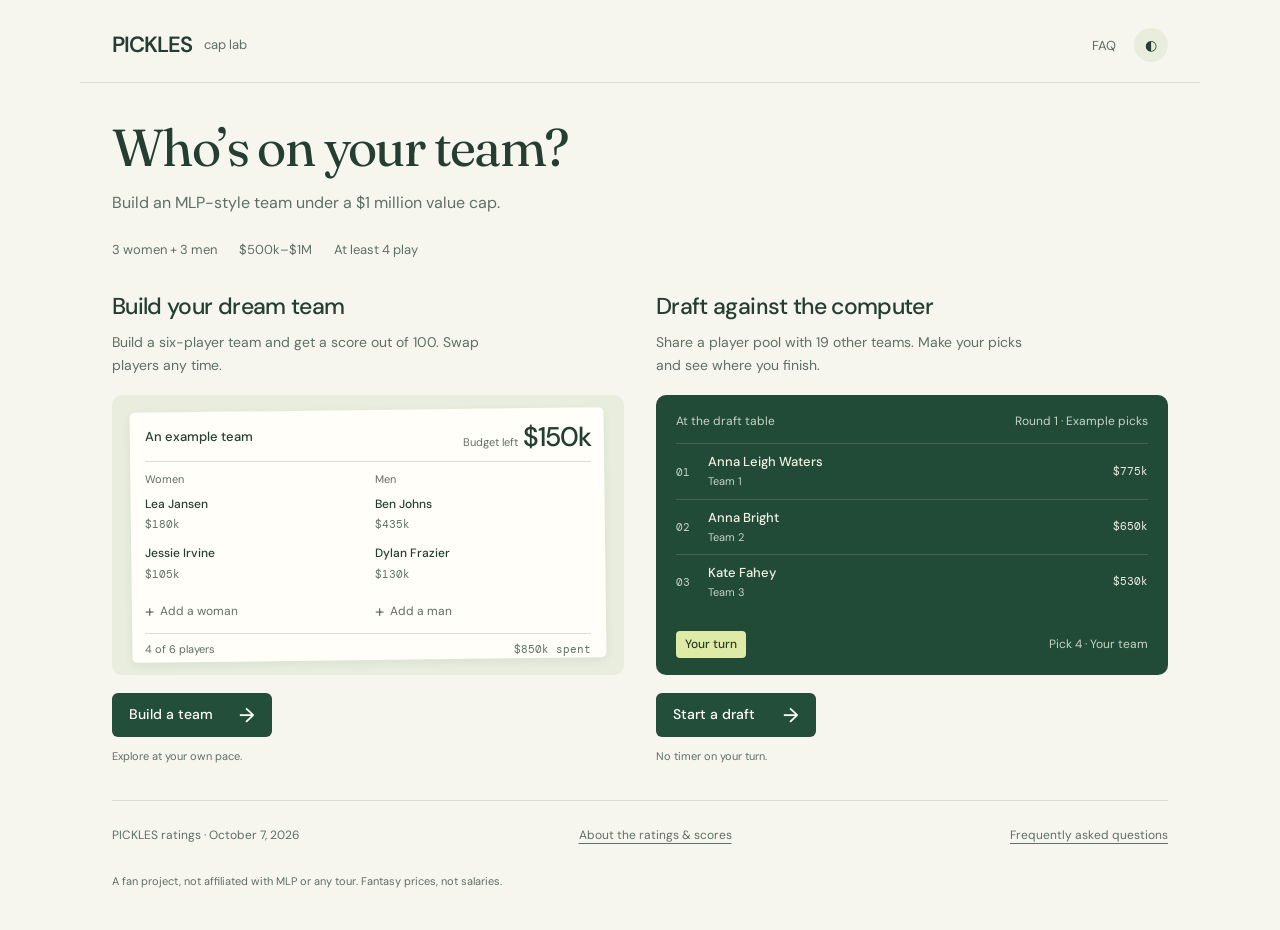
==== commit c85f6b74: "Keep home-page help links in the FAQ" ====
--- a/index.html
+++ b/index.html
@@ -3,7 +3,7 @@
 <body class="home-page"><div id="pickleball-clubhouse" class="club-home">
  <header class="club-header">
   <a class="club-brand" href="index.html" aria-label="PICKLES Cap Lab home">PICKLES<span class="club-brand-sub">cap lab</span></a>
-  <div class="club-header-right"><a class="club-quiet" href="faq.html">FAQ</a><a class="club-quiet" href="build.html#methods">How it works</a><button class="club-theme cursor-interaction" type="button" id="theme" aria-label="Toggle dark mode">◐</button></div>
+  <div class="club-header-right"><a class="club-quiet" href="faq.html">FAQ</a><button class="club-theme cursor-interaction" type="button" id="theme" aria-label="Toggle dark mode">◐</button></div>
  </header>
  <main class="club-main">
   <section id="club-landing">
@@ -36,7 +36,7 @@
      <a class="club-action" href="draft.html">Start a draft<span class="club-arrow" aria-hidden="true">→</span></a><div class="club-small-note">No timer on your turn.</div>
     </section>
    </div>
-   <footer class="club-bottom"><span>PICKLES ratings · October 7, 2026</span><a class="club-quiet" href="build.html#methods">About the ratings &amp; scores</a><a class="club-quiet" href="faq.html">Frequently asked questions</a></footer><p class="club-home-foot">A fan project, not affiliated with MLP or any tour. Fantasy prices, not salaries.</p>
+   <footer class="club-bottom"><span>PICKLES ratings · October 7, 2026</span><a class="club-quiet" href="faq.html#ratings">About the ratings &amp; scores</a><a class="club-quiet" href="faq.html">Frequently asked questions</a></footer><p class="club-home-foot">A fan project, not affiliated with MLP or any tour. Fantasy prices, not salaries.</p>
   </section>
  </main>
 </div><noscript><p class="wrap">Choose either mode above. JavaScript is needed to build a team or play a draft.</p></noscript><script type="module" src="home.js?v=club-20261019"></script></body></html>
